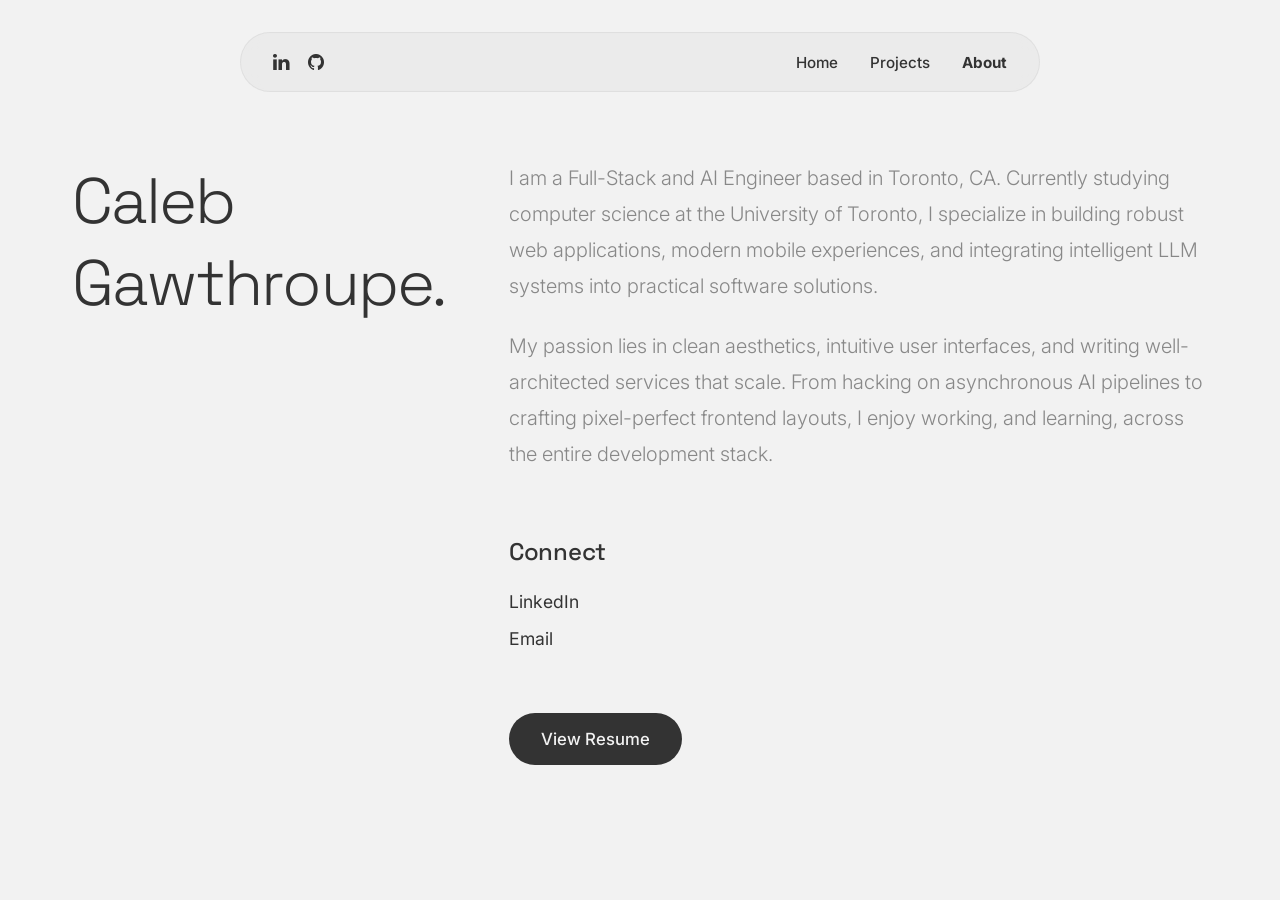
==== about.html @ e4ecd9ac "Added Initial Website" ====
<!DOCTYPE html>
<html lang="en">

<head>
    <meta charset="UTF-8">
    <meta name="viewport" content="width=device-width, initial-scale=1.0">
    <title>About | Caleb Gawthroupe</title>
    <meta name="description" content="About Caleb Gawthroupe, Full-Stack and AI Engineer">
    <link rel="preconnect" href="https://fonts.googleapis.com">
    <link rel="preconnect" href="https://fonts.gstatic.com" crossorigin>
    <link
        href="https://fonts.googleapis.com/css2?family=Outfit:wght@300;400;600;700&family=Inter:wght@300;400;500&family=Space+Grotesk:wght@300;400;500;600;700&display=swap"
        rel="stylesheet">
    <link rel="stylesheet" href="https://cdnjs.cloudflare.com/ajax/libs/font-awesome/4.6.3/css/font-awesome.css" />
    <link rel="stylesheet" href="styles.css">
    <link rel="stylesheet" href="about.css">
</head>

<body>
    <nav class="navbar">
        <div class="logo">
            <ul class="social-icons">
                <li><a href="https://www.linkedin.com/in/caleb-gawthroupe-34589728a/" target="_blank"
                        rel="noopener noreferrer" class="social-icon"> <i class="fa fa-linkedin"></i></a></li>
                <li><a href="https://github.com/Caleb-Gawthroupe" target="_blank" rel="noopener noreferrer"
                        class="social-icon"> <i class="fa fa-github"></i></a></li>
            </ul>
        </div>
        <div class="nav-links">
            <a href="index.html">Home</a>
            <a href="projects.html">Projects</a>
            <a href="about.html" class="active-link">About</a>
        </div>
    </nav>

    <main class="about-container">
        <div class="about-grid">
            <div class="about-left">
                <h1 class="about-title">Caleb Gawthroupe.</h1>
            </div>

            <div class="about-right">
                <div class="bio-section">
                    <p class="bio-text">
                        I am a Full-Stack and AI Engineer based in Toronto, CA. Currently studying computer science at
                        the University of Toronto, I specialize in building robust web
                        applications, modern mobile experiences, and integrating intelligent LLM systems into practical
                        software solutions.
                    </p>
                    <p class="bio-text">
                        My passion lies in clean aesthetics, intuitive user interfaces, and writing well-architected
                        services that scale. From hacking on asynchronous AI pipelines to crafting pixel-perfect
                        frontend layouts, I enjoy working, and learning, across the entire development stack.
                    </p>
                </div>

                <div class="connect-section">
                    <h2 class="section-heading">Connect</h2>
                    <ul class="contact-links">
                        <li><a href="https://www.linkedin.com/in/caleb-gawthroupe-34589728a/" target="_blank"
                                rel="noopener noreferrer" class="hover-link">LinkedIn <i
                                    class="fa fa-arrow-right"></i></a></li>
                        <li><a href="mailto:calebgawthroupe@gmail.com" class="hover-link">Email <i
                                    class="fa fa-arrow-right"></i></a></li>
                    </ul>
                </div>

                <div class="resume-section">
                    <a href="https://drive.google.com/file/d/1rz3KKssWBcSv6hNkQ2QJ2Bs4rIhEFOfK/view?usp=sharing"
                        target="_blank" rel="noopener noreferrer" class="resume-button">
                        View Resume
                    </a>
                </div>
            </div>
        </div>
    </main>
</body>

</html>
---- styles.css ----
:root {
    --bg-color: #f2f2f2;
    /* Light gray background */
    --text-primary: #333333;
    --text-secondary: #888888;
    --nav-bg: rgba(230, 230, 230, 0.6);
    --nav-border: rgba(0, 0, 0, 0.05);
}

* {
    margin: 0;
    padding: 0;
    box-sizing: border-box;
}

body {
    font-family: 'Inter', sans-serif;
    background-color: var(--bg-color);
    color: var(--text-primary);
    min-height: 100vh;
    display: flex;
    flex-direction: column;
    overflow-x: hidden;
}

/* Navigation */
.navbar {
    position: fixed;
    top: 2rem;
    left: 50%;
    transform: translateX(-50%);
    width: 90%;
    max-width: 800px;
    height: 60px;
    background: var(--nav-bg);
    backdrop-filter: blur(10px);
    -webkit-backdrop-filter: blur(10px);
    border: 1px solid var(--nav-border);
    border-radius: 40px;
    display: flex;
    justify-content: space-between;
    align-items: center;
    padding: 0 2rem;
    z-index: 100;
}

.logo {
    display: flex;
    align-items: center;
}

ul.social-icons {
    list-style: none;
    padding: 0;
    margin: 0;
    display: flex;
    gap: 1.2rem;
}

.social-icons li {
    display: inline-block;
}

.social-icon {
    color: var(--text-primary);
    font-size: 1.2rem;
    text-decoration: none;
    transition: color 0.3s;
}

.fa-linkedin:hover {
    color: #0073a4;
}

.fa-github:hover {
    color: #333;
}

.nav-links {
    display: flex;
    gap: 2rem;
}

.nav-links a {
    text-decoration: none;
    color: var(--text-primary);
    font-size: 0.95rem;
    font-weight: 500;
    transition: opacity 0.2s;
}

.nav-links a:hover {
    opacity: 0.6;
}

/* Main Split Layout */
.split-layout {
    display: flex;
    min-height: 100vh;
    width: 100%;
    margin: 0 auto;
    max-width: 1400px;
    /* Constrain the overall width so they don't stretch too far apart */
}

.left-column {
    flex: 1;
    display: flex;
    justify-content: flex-end;
    /* Push the graphic towards the center */
    align-items: center;
    position: relative;
    padding: 2rem 10rem 2rem 2rem;
    /* Add padding on the right to separate from text slightly */
}

.right-column {
    flex: 1;
    display: flex;
    flex-direction: column;
    justify-content: center;
    align-items: flex-start;
    /* Keep text aligned to its left edge */
    padding: 4rem 2rem 4rem 10rem;
    /* Increased left padding to push text away from the center line */
}

/* Interactive 3D Sphere */
.visual-placeholder {
    width: 400px;
    height: 400px;
    border-radius: 50%;

    /* Default light position */
    --mouse-x: 30%;
    --mouse-y: 30%;

    background: radial-gradient(circle at var(--mouse-x) var(--mouse-y),
            #ffffff 0%,
            #f4f2ed 20%,
            #ede8dd 60%,
            #bdbbb8 100%);
    box-shadow:
        10px 20px 40px rgba(41, 41, 41, 0.1),
        inset -10px -20px 40px rgba(74, 74, 74, 0.15);
    transition: background 0.1s ease-out;
}

/* Typography */
.content-block {
    max-width: 400px;
    animation: fadeIn 1s ease-out forwards;
}

.name {
    font-family: 'Space Grotesk', 'Inter', sans-serif;
    font-size: 1.5rem;
    font-weight: 400;
    color: var(--text-primary);
    margin-bottom: 1.5rem;
    letter-spacing: -0.01em;
}

.subtitle {
    font-size: 1rem;
    color: var(--text-secondary);
    font-weight: 300;
    line-height: 1.6;
}

/* Animations */
@keyframes fadeIn {
    from {
        opacity: 0;
        transform: translateY(10px);
    }

    to {
        opacity: 1;
        transform: translateY(0);
    }
}

/* Responsive constraints */
@media (max-width: 900px) {
    .split-layout {
        flex-direction: column;
    }

    .left-column,
    .right-column {
        min-height: 50vh;
        align-items: center;
        text-align: center;
    }
}
---- about.css ----
/* About Page Specific Styles */

.about-container {
    padding: 10rem 2rem 4rem 2rem;
    max-width: 1200px;
    margin: 0 auto;
    width: 100%;
    min-height: 100vh;
}

.about-grid {
    display: flex;
    gap: 4rem;
    animation: fadeIn 0.8s ease-out forwards;
}

.about-left {
    flex: 1;
    position: relative;
}

.about-title {
    font-family: 'Space Grotesk', sans-serif;
    font-size: 4rem;
    font-weight: 300;
    color: var(--text-primary);
    position: sticky;
    top: 10rem;
    letter-spacing: -0.03em;
}

.about-right {
    flex: 2;
    display: flex;
    flex-direction: column;
    gap: 4rem;
}

.bio-section {
    display: flex;
    flex-direction: column;
    gap: 1.5rem;
}

.bio-text {
    font-size: 1.25rem;
    line-height: 1.8;
    color: var(--text-secondary);
    font-weight: 300;
}

.section-heading {
    font-family: 'Space Grotesk', sans-serif;
    font-size: 1.5rem;
    font-weight: 500;
    color: var(--text-primary);
    margin-bottom: 1.5rem;
    letter-spacing: -0.01em;
}

.contact-links {
    list-style: none;
    display: flex;
    flex-direction: column;
    gap: 1rem;
}

.hover-link {
    display: inline-flex;
    align-items: center;
    gap: 0.5rem;
    font-size: 1.1rem;
    color: var(--text-primary);
    text-decoration: none;
    font-weight: 400;
    transition: all 0.2s ease;
    width: fit-content;
}

.hover-link i {
    font-size: 0.9rem;
    opacity: 0;
    transform: translateX(-10px);
    transition: all 0.3s ease;
}

.hover-link:hover {
    color: #4C75C2;
    /* Primary blue accent */
}

.hover-link:hover i {
    opacity: 1;
    transform: translateX(0);
}

.resume-button {
    display: inline-block;
    padding: 1rem 2rem;
    background-color: var(--text-primary);
    color: var(--bg-color);
    text-decoration: none;
    font-family: 'Inter', sans-serif;
    font-weight: 500;
    border-radius: 40px;
    font-size: 1.05rem;
    transition: transform 0.2s ease, box-shadow 0.2s ease;
}

.resume-button:hover {
    transform: translateY(-2px);
    box-shadow: 0 10px 20px rgba(0, 0, 0, 0.1);
}

/* Base link active styling inherited, but let's reinforce it for about page just in case */
.active-link {
    font-weight: 700 !important;
    color: var(--text-primary);
}

/* Responsive constraints */
@media (max-width: 900px) {
    .about-grid {
        flex-direction: column;
        gap: 3rem;
    }

    .about-title {
        position: static;
        font-size: 3rem;
        margin-bottom: 1rem;
    }
}
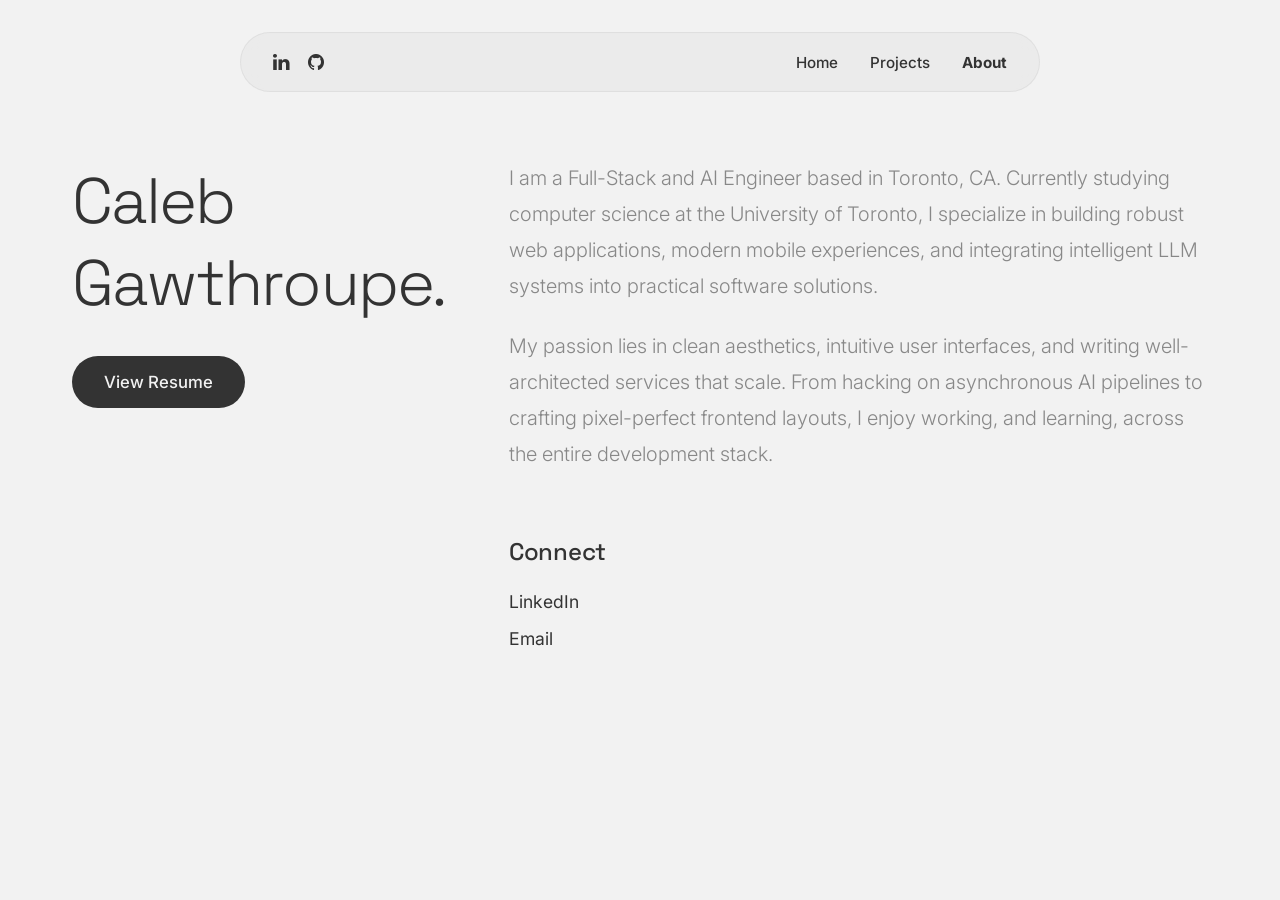
==== commit 753a4edc: "Added node feature to home, moved resume button" ====
--- a/about.html
+++ b/about.html
@@ -1,79 +1,116 @@
-<!DOCTYPE html>
+<!doctype html>
 <html lang="en">
+  <head>
+    <meta charset="UTF-8" />
+    <meta name="viewport" content="width=device-width, initial-scale=1.0" />
+    <title>About | Caleb Gawthroupe</title>
+    <meta
+      name="description"
+      content="About Caleb Gawthroupe, Full-Stack and AI Engineer"
+    />
+    <link rel="preconnect" href="https://fonts.googleapis.com" />
+    <link rel="preconnect" href="https://fonts.gstatic.com" crossorigin />
+    <link
+      href="https://fonts.googleapis.com/css2?family=Outfit:wght@300;400;600;700&family=Inter:wght@300;400;500&family=Space+Grotesk:wght@300;400;500;600;700&display=swap"
+      rel="stylesheet"
+    />
+    <link
+      rel="stylesheet"
+      href="https://cdnjs.cloudflare.com/ajax/libs/font-awesome/4.6.3/css/font-awesome.css"
+    />
+    <link rel="stylesheet" href="styles.css" />
+    <link rel="stylesheet" href="about.css" />
+  </head>
 
-<head>
-    <meta charset="UTF-8">
-    <meta name="viewport" content="width=device-width, initial-scale=1.0">
-    <title>About | Caleb Gawthroupe</title>
-    <meta name="description" content="About Caleb Gawthroupe, Full-Stack and AI Engineer">
-    <link rel="preconnect" href="https://fonts.googleapis.com">
-    <link rel="preconnect" href="https://fonts.gstatic.com" crossorigin>
-    <link
-        href="https://fonts.googleapis.com/css2?family=Outfit:wght@300;400;600;700&family=Inter:wght@300;400;500&family=Space+Grotesk:wght@300;400;500;600;700&display=swap"
-        rel="stylesheet">
-    <link rel="stylesheet" href="https://cdnjs.cloudflare.com/ajax/libs/font-awesome/4.6.3/css/font-awesome.css" />
-    <link rel="stylesheet" href="styles.css">
-    <link rel="stylesheet" href="about.css">
-</head>
-
-<body>
+  <body>
     <nav class="navbar">
-        <div class="logo">
-            <ul class="social-icons">
-                <li><a href="https://www.linkedin.com/in/caleb-gawthroupe-34589728a/" target="_blank"
-                        rel="noopener noreferrer" class="social-icon"> <i class="fa fa-linkedin"></i></a></li>
-                <li><a href="https://github.com/Caleb-Gawthroupe" target="_blank" rel="noopener noreferrer"
-                        class="social-icon"> <i class="fa fa-github"></i></a></li>
-            </ul>
-        </div>
-        <div class="nav-links">
-            <a href="index.html">Home</a>
-            <a href="projects.html">Projects</a>
-            <a href="about.html" class="active-link">About</a>
-        </div>
+      <div class="logo">
+        <ul class="social-icons">
+          <li>
+            <a
+              href="https://www.linkedin.com/in/caleb-gawthroupe-34589728a/"
+              target="_blank"
+              rel="noopener noreferrer"
+              class="social-icon"
+            >
+              <i class="fa fa-linkedin"></i
+            ></a>
+          </li>
+          <li>
+            <a
+              href="https://github.com/Caleb-Gawthroupe"
+              target="_blank"
+              rel="noopener noreferrer"
+              class="social-icon"
+            >
+              <i class="fa fa-github"></i
+            ></a>
+          </li>
+        </ul>
+      </div>
+      <div class="nav-links">
+        <a href="index.html">Home</a>
+        <a href="projects.html">Projects</a>
+        <a href="about.html" class="active-link">About</a>
+      </div>
     </nav>
 
     <main class="about-container">
-        <div class="about-grid">
-            <div class="about-left">
-                <h1 class="about-title">Caleb Gawthroupe.</h1>
-            </div>
+      <div class="about-grid">
+        <div class="about-left">
+          <h1 class="about-title">Caleb Gawthroupe.</h1>
+          <div class="resume-section">
+            <a
+              href="https://drive.google.com/file/d/1KlCr_9cyF6ZVWgNM-7CFlD2-byr-DPgM/view?usp=sharing"
+              target="_blank"
+              rel="noopener noreferrer"
+              class="resume-button"
+            >
+              View Resume
+            </a>
+          </div>
+        </div>
 
-            <div class="about-right">
-                <div class="bio-section">
-                    <p class="bio-text">
-                        I am a Full-Stack and AI Engineer based in Toronto, CA. Currently studying computer science at
-                        the University of Toronto, I specialize in building robust web
-                        applications, modern mobile experiences, and integrating intelligent LLM systems into practical
-                        software solutions.
-                    </p>
-                    <p class="bio-text">
-                        My passion lies in clean aesthetics, intuitive user interfaces, and writing well-architected
-                        services that scale. From hacking on asynchronous AI pipelines to crafting pixel-perfect
-                        frontend layouts, I enjoy working, and learning, across the entire development stack.
-                    </p>
-                </div>
+        <div class="about-right">
+          <div class="bio-section">
+            <p class="bio-text">
+              I am a Full-Stack and AI Engineer based in Toronto, CA. Currently
+              studying computer science at the University of Toronto, I
+              specialize in building robust web applications, modern mobile
+              experiences, and integrating intelligent LLM systems into
+              practical software solutions.
+            </p>
+            <p class="bio-text">
+              My passion lies in clean aesthetics, intuitive user interfaces,
+              and writing well-architected services that scale. From hacking on
+              asynchronous AI pipelines to crafting pixel-perfect frontend
+              layouts, I enjoy working, and learning, across the entire
+              development stack.
+            </p>
+          </div>
 
-                <div class="connect-section">
-                    <h2 class="section-heading">Connect</h2>
-                    <ul class="contact-links">
-                        <li><a href="https://www.linkedin.com/in/caleb-gawthroupe-34589728a/" target="_blank"
-                                rel="noopener noreferrer" class="hover-link">LinkedIn <i
-                                    class="fa fa-arrow-right"></i></a></li>
-                        <li><a href="mailto:calebgawthroupe@gmail.com" class="hover-link">Email <i
-                                    class="fa fa-arrow-right"></i></a></li>
-                    </ul>
-                </div>
+          <div class="connect-section">
+            <h2 class="section-heading">Connect</h2>
+            <ul class="contact-links">
+              <li>
+                <a
+                  href="https://www.linkedin.com/in/caleb-gawthroupe-34589728a/"
+                  target="_blank"
+                  rel="noopener noreferrer"
+                  class="hover-link"
+                  >LinkedIn <i class="fa fa-arrow-right"></i
+                ></a>
+              </li>
+              <li>
+                <a href="mailto:calebgawthroupe@gmail.com" class="hover-link"
+                  >Email <i class="fa fa-arrow-right"></i
+                ></a>
+              </li>
+            </ul>
+          </div>
 
-                <div class="resume-section">
-                    <a href="https://drive.google.com/file/d/1rz3KKssWBcSv6hNkQ2QJ2Bs4rIhEFOfK/view?usp=sharing"
-                        target="_blank" rel="noopener noreferrer" class="resume-button">
-                        View Resume
-                    </a>
-                </div>
-            </div>
         </div>
+      </div>
     </main>
-</body>
-
-</html>+  </body>
+</html>
--- a/styles.css
+++ b/styles.css
@@ -125,25 +125,11 @@
     /* Increased left padding to push text away from the center line */
 }
 
-/* Interactive 3D Sphere */
-.visual-placeholder {
-    width: 400px;
-    height: 400px;
-    border-radius: 50%;
-
-    /* Default light position */
-    --mouse-x: 30%;
-    --mouse-y: 30%;
-
-    background: radial-gradient(circle at var(--mouse-x) var(--mouse-y),
-            #ffffff 0%,
-            #f4f2ed 20%,
-            #ede8dd 60%,
-            #bdbbb8 100%);
-    box-shadow:
-        10px 20px 40px rgba(41, 41, 41, 0.1),
-        inset -10px -20px 40px rgba(74, 74, 74, 0.15);
-    transition: background 0.1s ease-out;
+/* Interactive Node Network */
+#node-network {
+    width: 500px;
+    height: 500px;
+    display: block;
 }
 
 /* Typography */
--- a/about.css
+++ b/about.css
@@ -27,6 +27,12 @@
     position: sticky;
     top: 10rem;
     letter-spacing: -0.03em;
+}
+
+.about-left .resume-section {
+    margin-top: 2rem;
+    position: sticky;
+    top: 16rem;
 }
 
 .about-right {
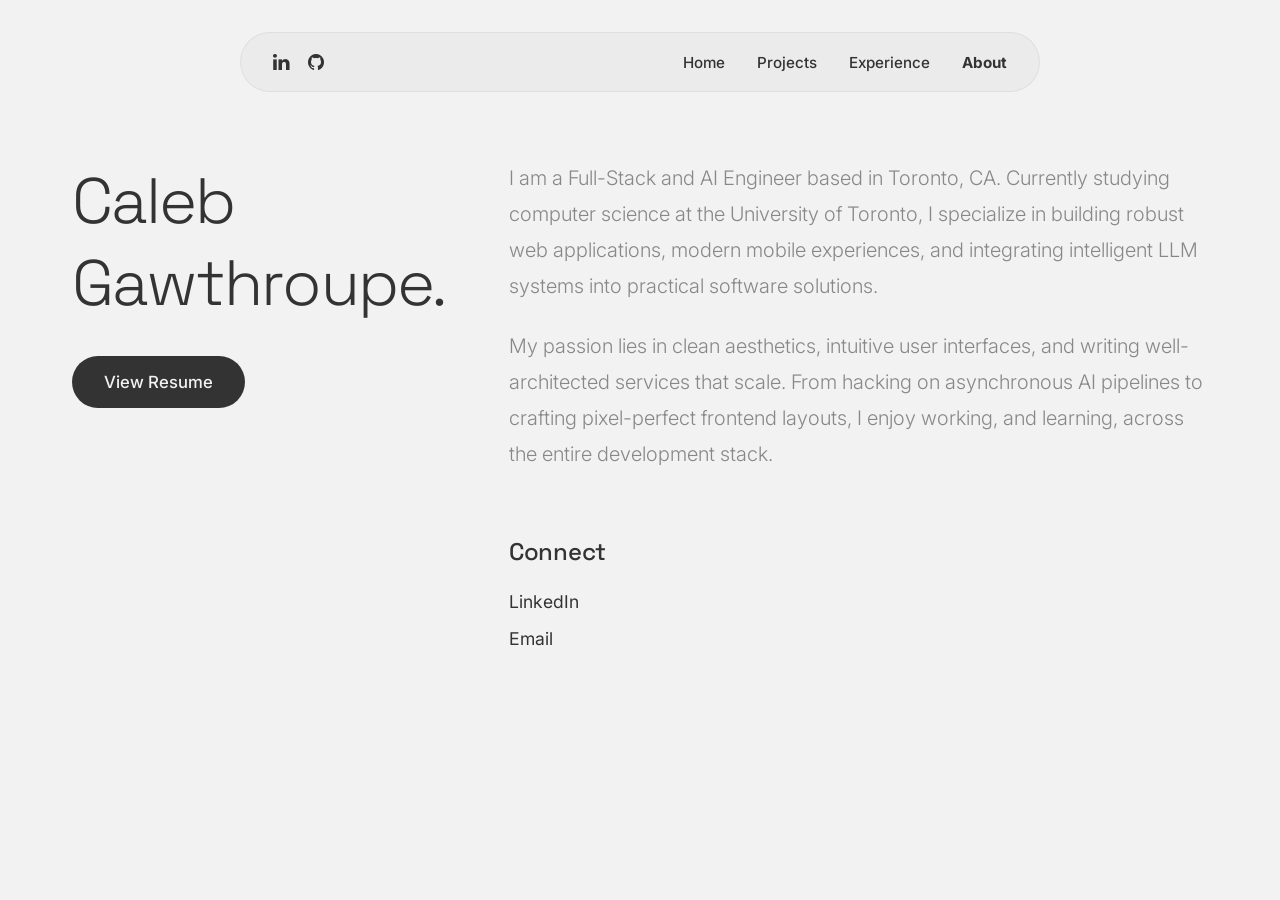
==== commit bcc12d60: "Added experience section" ====
--- a/about.html
+++ b/about.html
@@ -51,6 +51,7 @@
       <div class="nav-links">
         <a href="index.html">Home</a>
         <a href="projects.html">Projects</a>
+        <a href="experience.html">Experience</a>
         <a href="about.html" class="active-link">About</a>
       </div>
     </nav>
